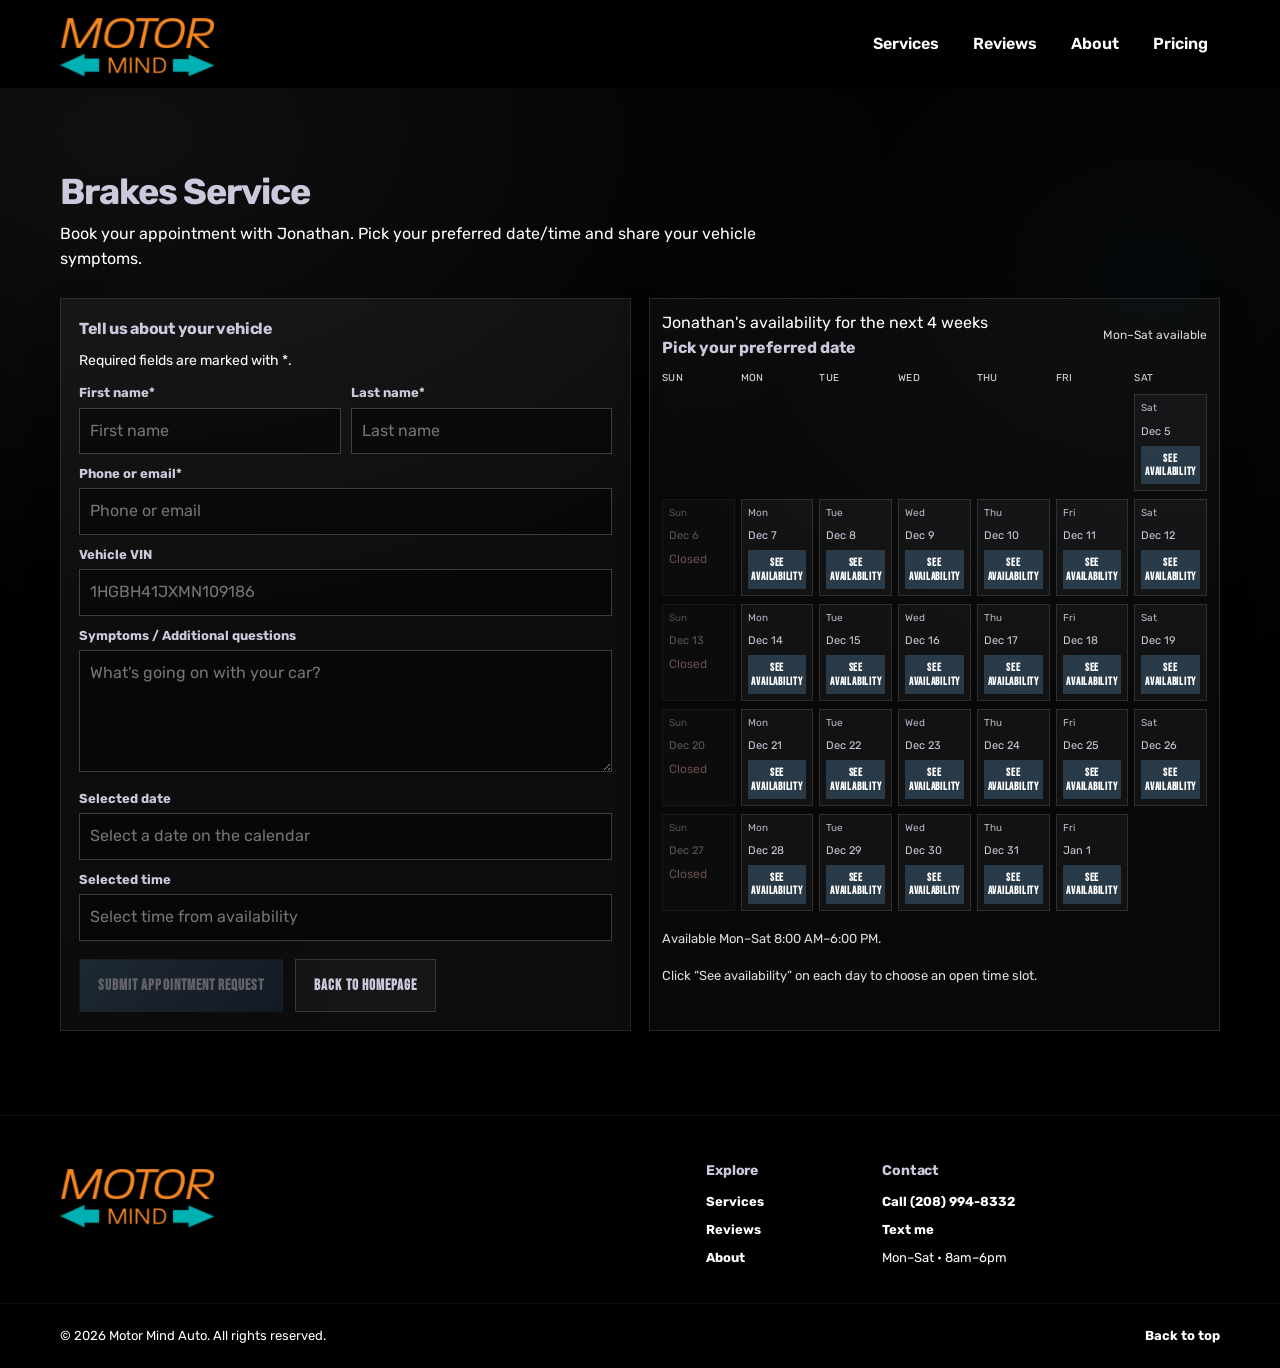
==== pages/brakes.html @ 4175d539 "Merge remote changes" ====
<!doctype html>
<html lang="en">
  <head>
    <meta charset="UTF-8" />
    <meta name="viewport" content="width=device-width, initial-scale=1" />
    <meta
      name="description"
      content="Book your brakes appointment with Jonathan from Motor Mind Auto."
    />
    <title>Brakes Service | Motor Mind Auto</title>

    <link rel="preconnect" href="https://fonts.googleapis.com" />
    <link rel="preconnect" href="https://fonts.gstatic.com" crossorigin />
    <link
      href="https://fonts.googleapis.com/css2?family=DM+Sans:wght@400;500;700&family=Rubik:wght@300;400;500;600;700;800&family=Bebas+Neue&display=swap"
      rel="stylesheet"
    />
    <link rel="stylesheet" href="../assets/css/styles.css" />
    <style>
      .booking-grid {
        display: grid;
        grid-template-columns: 1fr 1fr;
        gap: 18px;
      }
      .booking-grid .card {
        margin: 0;
      }
      .formGrid {
        display: grid;
        grid-template-columns: 1fr 1fr;
        gap: 10px;
      }
      .formGrid input,
      .formGrid textarea,
      .formGrid select {
        width: 100%;
        border-radius: 10px;
        border: 1px solid rgba(255,255,255,.22);
        background: rgba(0,0,0,.46);
        color: #fff;
        padding: 10px;
        font: inherit;
      }
      .formGrid label { font-weight: 700; font-size: 13px; margin-bottom: 4px; display: block; }
      .fullWidth { grid-column: 1 / -1; }
      .calendar { border: 1px solid rgba(255,255,255,.12); background: rgba(255,255,255,.03); border-radius: 12px; padding: 12px; }
      .calendarHeader { display: flex; justify-content: space-between; align-items: center; margin-bottom: 10px; }
      .weekGrid { display: grid; grid-template-columns: repeat(7, minmax(0,1fr)); gap: 6px; margin-bottom: 8px; }
      .day { border-radius: 8px; border: 1px solid rgba(255,255,255,.12); background: rgba(255,255,255,.04); min-height: 74px; padding: 6px; font-size: 12px; display: grid; gap: 4px; }
      .day { display: flex; flex-direction: column; gap: 6px; }
      .day button { display: flex; align-items: center; justify-content: center; width: 100%; box-sizing: border-box; border: none; border-radius: 6px; background: rgba(50,74,95,.7); color: #fff; font-weight: 700; cursor: pointer; padding: 6px 8px; font-size: 11px; white-space: normal; text-align: center; line-height: 1.2; }
      .day button:hover { background: rgba(50,74,95,.9); }
      .day button.is-selected { background: #2ee59d; color: #06241e; }
      .day.day-unavailable { opacity: .4; pointer-events: none; }
      .dayTitle { font-size: 10px; text-transform: uppercase; color: #ddd; letter-spacing: .03em; }
      .timesGrid { margin-top: 10px; display: grid; grid-template-columns: repeat(4, minmax(0,1fr)); gap: 6px; }
      .timeSlot { border: 1px solid rgba(255,255,255,.2); background: rgba(255,255,255,.08); color: #fff; border-radius: 8px; padding: 6px 8px; text-align: center; font-weight: 700; cursor: pointer; font-size: 11px; }
      .timeSlot.unavailable { opacity: .45; pointer-events: none; background: rgba(255,0,0,.12); border-color: rgba(255,0,0,.24); }
      .timeSlot.selected { border-color: #2ee59d; background: rgba(46,229,157,.2); color: #e5ffef; }
      .hidden { display: none; }
      .modalOverlay { position: fixed; inset: 0; background: rgba(0,0,0,.7); backdrop-filter: blur(6px); display: none; align-items: center; justify-content: center; z-index: 2000; padding: 12px; }
      .modal { background: #0b1221; border: 1px solid rgba(255,255,255,.2); border-radius: 14px; width: min(540px, 96vw); color: #fff; max-height: 92vh; overflow: auto; box-shadow: 0 16px 50px rgba(0,0,0,.55); }
      .modalHeader, .modalBody, .modalActions { padding: 16px; }
      .modalHeader { border-bottom: 1px solid rgba(255,255,255,.08); }
      .modalActions { display: flex; justify-content: flex-end; gap: 8px; border-top: 1px solid rgba(255,255,255,.08); }
      .modal h3 { margin: 0 0 8px; }
      .modal p { margin: 6px 0; color: #ddd; }
      .formError { color: #ffb5b5; font-size: 13px; margin: 0 0 10px; display: none; }
      .btn:disabled { opacity: .45; cursor: not-allowed; }
      @media (max-width: 980px) {
        .booking-grid { grid-template-columns: 1fr; }
        .timesGrid { grid-template-columns: repeat(2, minmax(0,1fr)); }
      }
    </style>
  </head>
  <body>
    <a class="skip-link" href="#main">Skip to content</a>

    <header class="header" data-header>
      <div class="container header__inner">
        <a class="brand" href="../index.html" aria-label="Motor Mind Auto Home">
          <img src="../assets/icons/MotorMindLogoWEB.png" alt="Motor Mind Auto logo">
        </a>

        <nav class="nav" aria-label="Primary">
          <button class="nav__toggle" type="button" data-menu-toggle aria-expanded="false" aria-controls="navMenu">
            <span class="nav__toggleBars" aria-hidden="true"></span>
            <span class="sr-only">Open menu</span>
          </button>

          <div class="nav__menu" id="navMenu" data-menu>
            <a class="nav__link" href="../index.html#services" data-nav-link>Services</a>
            <a class="nav__link" href="../index.html#reviews" data-nav-link>Reviews</a>
            <a class="nav__link" href="../index.html#about" data-nav-link>About</a>
            <a class="nav__link" href="../index.html#pricing" data-nav-link>Pricing</a>
          </div>
        </nav>
      </div>
    </header>

    <main id="main" class="section">
      <div class="container">
        <div class="sectionHead">
          <h1 class="sectionTitle">Brakes Service</h1>
          <p class="sectionSub">Book your appointment with Jonathan. Pick your preferred date/time and share your vehicle symptoms.</p>
        </div>

        <div class="booking-grid">
          <article class="card">
            <h2 class="card__title">Tell us about your vehicle</h2>
            <p class="card__text">Required fields are marked with <span class="required">*</span>.</p>
            <div id="error-message" class="formError"></div>
            <form id="bookingForm" novalidate>
              <div class="formGrid">
                <div>
                  <label for="firstName">First name<span class="required">*</span></label>
                  <input id="firstName" name="firstName" type="text" placeholder="First name" required />
                </div>

                <div>
                  <label for="lastName">Last name<span class="required">*</span></label>
                  <input id="lastName" name="lastName" type="text" placeholder="Last name" required />
                </div>

                <div class="fullWidth">
                  <label for="contact">Phone or email<span class="required">*</span></label>
                  <input id="contact" name="contact" type="text" placeholder="Phone or email" />
                </div>

                <div class="fullWidth">
                  <label for="vin">Vehicle VIN</label>
                  <input id="vin" name="vin" type="text" placeholder="1HGBH41JXMN109186" />
                </div>

                <div class="fullWidth">
                  <label for="symptoms">Symptoms / Additional questions</label>
                  <textarea id="symptoms" name="symptoms" rows="4" placeholder="What's going on with your car?" ></textarea>
                </div>

                <div class="fullWidth">
                  <label for="selectedDate">Selected date</label>
                  <input id="selectedDate" name="selectedDate" type="text" readonly placeholder="Select a date on the calendar" />
                </div>
                <div class="fullWidth">
                  <label for="selectedTimeDisplay">Selected time</label>
                  <input id="selectedTimeDisplay" name="selectedTimeDisplay" type="text" readonly placeholder="Select time from availability" />
                  <input id="selectedTime" name="selectedTime" type="hidden" />
                </div>
              </div>

              <div class="sectionCta">
                <button id="submitButton" type="submit" class="btn btn--accent btn--lg" disabled>Submit appointment request</button>
                <a class="btn btn--ghost btn--lg" href="../index.html">Back to homepage</a>
              </div>
            </form>

            <div id="confirmModal" class="modalOverlay" aria-hidden="true" role="dialog" aria-labelledby="confirmTitle">
              <div class="modal">
                <div class="modalHeader">
                  <h3 id="confirmTitle">Confirm your appointment</h3>
                </div>
                <div class="modalBody">
                  <p id="confirmSummary">Please review your appointment details.</p>
                  <p><strong>Name:</strong> <span id="confirmName"></span></p>
                  <p><strong>Contact:</strong> <span id="confirmContact"></span></p>
                  <p><strong>Vehicle VIN:</strong> <span id="confirmVin"></span></p>
                  <p><strong>Symptoms:</strong> <span id="confirmSymptoms"></span></p>
                  <p><strong>Appointment:</strong> <span id="confirmDateTime"></span></p>
                </div>
                <div class="modalActions">
                  <button id="cancelSubmit" type="button" class="btn btn--ghost btn--md">Cancel</button>
                  <button id="confirmSubmit" type="button" class="btn btn--accent btn--md">Confirm and submit</button>
                </div>
              </div>
            </div>
          </article>

          <aside class="card calendar" aria-label="4-week availability calendar">
            <div class="calendarHeader">
              <div>
                <p class="sectionSub" style="margin:0;">Jonathan's availability for the next 4 weeks</p>
                <strong style="font-size: 16px;">Pick your preferred date</strong>
              </div>
              <span style="font-size: 12px; color:#ddd">Mon–Sat available</span>
            </div>
            <div id="calendarGrid"></div>
            <div id="availabilityPanel" class="hidden">
              <p style="margin-top:10px; margin-bottom:6px; font-size:13px; color:#ddd;">Choose a time slot (15-minute intervals) for your selected day:</p>
              <div id="timesGrid" class="timesGrid"></div>
            </div>
            <p style="font-size: 13px; color:#ddd; margin-top: 10px;">Available Mon–Sat 8:00 AM–6:00 PM.</p>
            <p style="font-size: 13px; color:#ddd; margin-top: 4px;">Click “See availability” on each day to choose an open time slot.</p>
          </aside>
        </div>
      </div>
    </main>

    <footer class="footer" aria-label="Footer">
      <div class="container footer__inner">
        <div class="footer__brand">
          <div class="brand brand--footer" aria-label="Motor Mind Auto">
            <a class="brand" href="../index.html" aria-label="Motor Mind Auto Home">
              <img src="../assets/icons/MotorMindLogoWEB.png" alt="Motor Mind Auto logo">
            </a>
          </div>
        </div>

        <div class="footer__cols">
          <div class="footer__col">
            <h3 class="footer__title">Explore</h3>
            <a class="footer__link" href="../index.html#services">Services</a>
            <a class="footer__link" href="../index.html#reviews">Reviews</a>
            <a class="footer__link" href="../index.html#about">About</a>
          </div>
          <div class="footer__col">
            <h3 class="footer__title">Contact</h3>
            <a class="footer__link" href="tel:+120899483324">Call (208) 994-8332</a>
            <a class="footer__link" href="sms:+120899483324">Text me</a>
            <span class="footer__muted">Mon–Sat • 8am–6pm</span>
          </div>
        </div>
      </div>
      <div class="footer__bottom">
        <div class="container footer__bottomInner">
          <span>© <span data-year></span> Motor Mind Auto. All rights reserved.</span>
          <a class="footer__link" href="#top">Back to top</a>
        </div>
      </div>
    </footer>

    <script src="../assets/js/main.js" defer></script>
    <script>
      const calendarGrid = document.getElementById('calendarGrid');
      const selectedDateInput = document.getElementById('selectedDate');
      const selectedTimeInput = document.getElementById('selectedTime');
      const selectedTimeDisplay = document.getElementById('selectedTimeDisplay');
      const bookingForm = document.getElementById('bookingForm');
      const errorMessage = document.getElementById('error-message');
      const availabilityPanel = document.getElementById('availabilityPanel');
      const timesGrid = document.getElementById('timesGrid');
      const submitButton = document.getElementById('submitButton');
      const confirmModal = document.getElementById('confirmModal');
      const cancelSubmit = document.getElementById('cancelSubmit');
      const confirmSubmit = document.getElementById('confirmSubmit');
      const confirmName = document.getElementById('confirmName');
      const confirmContact = document.getElementById('confirmContact');
      const confirmVin = document.getElementById('confirmVin');
      const confirmSymptoms = document.getElementById('confirmSymptoms');
      const confirmDateTime = document.getElementById('confirmDateTime');

      const requiredFields = ['firstName', 'lastName', 'contact'];

      function getNext4Weeks() {
        const weeks = [];
        const today = new Date();
        const start = new Date(today.getFullYear(), today.getMonth(), today.getDate());
        for (let i = 0; i < 28; i++) {
          const d = new Date(start);
          d.setDate(start.getDate() + i);
          weeks.push(d);
        }
        return weeks;
      }

      function formatShortDate(date) {
        return date.toLocaleDateString(undefined, { weekday: 'short', month: 'short', day: 'numeric' });
      }

      function formatIso(date) {
        return date.toISOString().slice(0, 10);
      }

      function formatTimeToAmPm(slot) {
        const [h, m] = slot.split(':').map(Number);
        const suffix = h >= 12 ? 'PM' : 'AM';
        const hour = h % 12 === 0 ? 12 : h % 12;
        return `${hour}:${String(m).padStart(2, '0')} ${suffix}`;
      }

      function getTimeSlots() {
        const slots = [];
        const start = 8 * 60;
        const end = 18 * 60;
        for (let m = start; m < end; m += 15) {
          const h = Math.floor(m / 60);
          const min = m % 60;
          slots.push(`${String(h).padStart(2, '0')}:${String(min).padStart(2, '0')}`);
        }
        return slots;
      }

      function randomBlockedForDate(dateIso) {
        const seed = [...dateIso].reduce((acc, ch) => acc + ch.charCodeAt(0), 0);
        const rng = () => {
          const x = Math.sin(seed + Math.random() * 10000) * 10000;
          return x - Math.floor(x);
        };

        const times = getTimeSlots();
        const blocked = new Set();
        for (let t = 0; t < 4; t++) {
          if (Math.random() > 0.38) {
            blocked.add(times[Math.floor(Math.random() * times.length)]);
          }
        }
        if (dateIso.endsWith('01') || dateIso.endsWith('07')) {
          blocked.add('09:30');
          blocked.add('13:15');
        }
        return blocked;
      }

      const blockedMap = new Map();
      function getBlockedTimes(dateIso) {
        if (!blockedMap.has(dateIso)) {
          blockedMap.set(dateIso, randomBlockedForDate(dateIso));
        }
        return blockedMap.get(dateIso);
      }

      let selectedDateIso = '';

      function updateFormState() {
        const valid = requiredFields.every((id) => document.getElementById(id).value.trim()) && selectedDateIso && selectedTimeInput.value;
        submitButton.disabled = !valid;
      }

      function renderTimesForDate(dateIso) {
        timesGrid.innerHTML = '';
        const slots = getTimeSlots();
        const blocked = getBlockedTimes(dateIso);
        slots.forEach((slot) => {
          const b = document.createElement('button');
          b.type = 'button';
          b.className = 'timeSlot';
          b.textContent = slot;
          const display = formatTimeToAmPm(slot);
          if (blocked.has(slot)) {
            b.classList.add('unavailable');
            b.textContent = `${display} × Booked`;
          } else {
            b.textContent = display;
            b.addEventListener('click', () => {
              selectedTimeInput.value = slot;
              selectedTimeDisplay.value = display;
              document.querySelectorAll('.timeSlot.selected').forEach((x) => x.classList.remove('selected'));
              b.classList.add('selected');
              updateFormState();
            });
          }
          timesGrid.appendChild(b);
        });
      }

      function renderCalendar() {
        const days = getNext4Weeks();
        const dayNames = ['Sun', 'Mon', 'Tue', 'Wed', 'Thu', 'Fri', 'Sat'];
        const headerRow = document.createElement('div');
        headerRow.className = 'weekGrid';
        dayNames.forEach((name) => {
          const label = document.createElement('div');
          label.className = 'dayTitle';
          label.textContent = name;
          headerRow.appendChild(label);
        });
        calendarGrid.appendChild(headerRow);

        let week = document.createElement('div');
        week.className = 'weekGrid';
        const startGap = days[0].getDay();
        for (let i = 0; i < startGap; i++) {
          week.appendChild(document.createElement('div'));
        }

        days.forEach((date, index) => {
          const dayEl = document.createElement('div');
          dayEl.className = 'day';
          const monthName = date.toLocaleDateString(undefined, { month: 'short' });
          const dayNum = date.getDate();

          const dayOfWeek = document.createElement('div');
          dayOfWeek.style.fontSize = '10px';
          dayOfWeek.style.opacity = '0.9';
          dayOfWeek.textContent = date.toLocaleDateString(undefined, { weekday: 'short' });

          const dateLabel = document.createElement('div');
          dateLabel.style.fontSize = '11px';
          dateLabel.textContent = `${monthName} ${dayNum}`;

          dayEl.appendChild(dayOfWeek);
          dayEl.appendChild(dateLabel);

          if (date.getDay() === 0) {
            const unavailable = document.createElement('div');
            unavailable.style.color = '#ffb5b5';
            unavailable.textContent = 'Closed';
            dayEl.classList.add('day-unavailable');
            dayEl.appendChild(unavailable);
          } else {
            const btn = document.createElement('button');
            btn.type = 'button';
            btn.textContent = 'See availability';
            btn.setAttribute('data-date', formatIso(date));
            btn.addEventListener('click', () => {
              selectedDateIso = formatIso(date);
              selectedDateInput.value = formatShortDate(date);
              selectedTimeInput.value = '';
              selectedTimeDisplay.value = '';
              document.querySelectorAll('.day button.is-selected').forEach((b) => b.classList.remove('is-selected'));
              btn.classList.add('is-selected');
              renderTimesForDate(selectedDateIso);
              availabilityPanel.classList.remove('hidden');
              updateFormState();
            });
            dayEl.appendChild(btn);
          }

          week.appendChild(dayEl);
          if (date.getDay() === 6) {
            calendarGrid.appendChild(week);
            week = document.createElement('div');
            week.className = 'weekGrid';
          }
        });

        if (week.children.length) {
          calendarGrid.appendChild(week);
        }
      }

      function showError(message) {
        errorMessage.textContent = message;
        errorMessage.style.display = 'block';
      }

      function hideError() {
        errorMessage.style.display = 'none';
      }

      function openConfirmModal() {
        confirmName.textContent = `${document.getElementById('firstName').value.trim()} ${document.getElementById('lastName').value.trim()}`;
        confirmContact.textContent = document.getElementById('contact').value.trim();
        confirmVin.textContent = document.getElementById('vin').value.trim() || 'N/A';
        confirmSymptoms.textContent = document.getElementById('symptoms').value.trim() || 'N/A';
        confirmDateTime.textContent = `${selectedDateInput.value} @ ${selectedTimeDisplay.value}`;
        confirmModal.style.display = 'flex';
        confirmModal.setAttribute('aria-hidden', 'false');
      }

      function closeConfirmModal() {
        confirmModal.style.display = 'none';
        confirmModal.setAttribute('aria-hidden', 'true');
      }

      renderCalendar();
      updateFormState();

      [...requiredFields, 'vin', 'symptoms'].forEach((id) => {
        const el = document.getElementById(id);
        if (!el) return;
        el.addEventListener('input', () => {
          hideError();
          updateFormState();
        });
      });

      bookingForm.addEventListener('submit', (event) => {
        event.preventDefault();
        const firstName = document.getElementById('firstName').value.trim();
        const lastName = document.getElementById('lastName').value.trim();
        const contact = document.getElementById('contact').value.trim();
        const selectedTime = selectedTimeInput.value.trim();

        if (!firstName || !lastName) {
          showError('First and last name are required.');
          return;
        }
        if (!contact) {
          showError('Please provide at least a phone or email.');
          return;
        }
        if (!selectedDateIso) {
          showError('Please select a date from calendar.');
          return;
        }
        if (!selectedTime) {
          showError('Please select an available time slot.');
          return;
        }

        hideError();
        openConfirmModal();
      });

      cancelSubmit.addEventListener('click', closeConfirmModal);
      confirmSubmit.addEventListener('click', () => {
        closeConfirmModal();
        window.location.href = 'info.html';
      });
    </script>
  </body>
</html>
---- assets/css/styles.css ----
/* File: Motor Mind Auto/assets/css/styles.css */

:root {
  --bg: #000000;
  --surface: #0C1821;
  --surface-2: #1B2A41;
  --card: rgba(50, 74, 95, 0.18);
  --card-2: rgba(204, 201, 220, 0.12);
  --border: rgba(204, 201, 220, 0.22);

  --text: #CCC9DC;
  --muted: rgb(255, 255, 255);
  --faint: rgb(255, 255, 255);

  --accent: #324A5F;
  --accent-2: #1B2A41;

  --shadow: 0 16px 50px rgba(0, 0, 0, 0.45);
  --shadow-2: 0 10px 30px rgba(0, 0, 0, 0.35);

  --radius: 0;
  --radius-lg: 0;
  --radius-xl: 0;

  --max: 1160px;
  --gutter: 18px;

  --header-h: 88px;
}

*,
*::before,
*::after {
  box-sizing: border-box;
  border-radius: 0 !important;
}

html {
  scroll-behavior: smooth;
}

body {
  margin: 0;
  font-family: Rubik, Inter, system-ui, -apple-system, Segoe UI, Roboto, Arial, sans-serif;
  background: radial-gradient(1400px 900px at 10% 10%, rgba(204, 201, 220, 0.08), transparent 55%),
    radial-gradient(1000px 800px at 90% 20%, rgba(50, 74, 95, 0.1), transparent 55%),
    var(--bg);
  color: var(--text);
  line-height: 1.55;
}

.btn,
button,
input,
textarea,
select {
  font-family: "DM Sans", Inter, system-ui, -apple-system, Segoe UI, Roboto, Arial, sans-serif;
}

img {
  max-width: 100%;
  display: block;
}

.btn,
button,
input[type="button"],
input[type="submit"],
input[type="reset"],
.iconBtn {
  font-family: "Bebas Neue", "DM Sans", Inter, system-ui, -apple-system, Segoe UI, Roboto, Arial, sans-serif;
  font-size: 14px;
  letter-spacing: 0.07em;
  text-transform: uppercase;
}

a {
  color: inherit;
  text-decoration: none;
}

strong {
  font-weight: 700;
}

.container {
  width: min(var(--max), calc(100% - (var(--gutter) * 2)));
  margin: 0 auto;
}

.sr-only {
  position: absolute;
  width: 1px;
  height: 1px;
  padding: 0;
  margin: -1px;
  overflow: hidden;
  clip: rect(0, 0, 0, 0);
  white-space: nowrap;
  border: 0;
}

.skip-link {
  position: absolute;
  left: 12px;
  top: 10px;
  z-index: 9999;
  background: #ffffff;
  color: #000;
  padding: 10px 12px;
  border-radius: 10px;
  transform: translateY(-140%);
  transition: transform 150ms ease;
}

.skip-link:focus {
  transform: translateY(0);
}

/* Topbar */
.topbar {
  background: rgb(0, 0, 0);
  border-bottom: 1px solid rgba(255, 255, 255, 0.08);
  backdrop-filter: blur(12px);
}

.topbar__inner {
  display: flex;
  align-items: center;
  justify-content: space-between;
  gap: 12px;
  padding: 10px 0;
}

.topbar__left {
  display: flex;
  align-items: center;
  gap: 14px;
  flex-wrap: wrap;
}

.topbar__right {
  display: flex;
  align-items: center;
  gap: 10px;
}

.topbar__item {
  display: inline-flex;
  align-items: center;
  gap: 8px;
  color: var(--muted);
  font-size: 13px;
}

.topbar__link {
  display: inline-flex;
  align-items: center;
  gap: 8px;
  color: var(--text);
  font-weight: 600;
  font-size: 14px;
}

.icon {
  opacity: 0.9;
}

.topbar__item--hide-sm {
  display: inline-flex;
}

/* Header */
.header {
  position: sticky;
  top: 0;
  z-index: 50;
  background: rgb(0, 0, 0);
}

.header__inner {
  min-height: var(--header-h);
  height: var(--header-h);
  display: flex;
  align-items: center;
  justify-content: space-between;
  gap: 14px;
}

.brand {
  display: inline-flex;
  align-items: center;
  gap: 10px;
  max-height: 100%;
}

.brand img,
.brand__mark {
  max-height: calc(var(--header-h) - 18px);
  width: auto;
  display: block;
}

.brand img {
  max-width: 170px;
  object-fit: contain;
}

.brand__mark {
  border-radius: 10px;
  background: linear-gradient(135deg, #324A5F, #1B2A41);
  color: #CCC9DC;
  font-weight: 900;
  letter-spacing: 0.5px;
  box-shadow: var(--shadow-2);
}

.brand__text {
  display: grid;
  gap: 1px;
  line-height: 1;
}

.brand__name {
  font-weight: 800;
  letter-spacing: 0.2px;
}

.brand__tag {
  font-size: 12px;
  color: var(--muted);
  margin-top: -2px;
}

.brand--footer .brand__mark {
  width: 40px;
  height: 40px;
  border-radius: 14px;
}

.nav {
  display: flex;
  align-items: center;
  gap: 10px;
}

.nav__toggle {
  display: none;
  border: 1px solid rgba(255, 255, 255, 0.18);
  background: rgba(255, 255, 255, 0.06);
  width: 44px;
  height: 44px;
  border-radius: 14px;
  cursor: pointer;
}

.nav__toggleBars {
  display: block;
  width: 18px;
  height: 2px;
  margin: 0 auto;
  background: rgba(255, 255, 255, 0.88);
  position: relative;
}

.nav__toggleBars::before,
.nav__toggleBars::after {
  content: "";
  position: absolute;
  left: 0;
  width: 18px;
  height: 2px;
  background: rgba(255, 255, 255, 0.88);
}

.nav__toggleBars::before {
  top: -6px;
}

.nav__toggleBars::after {
  top: 6px;
}

.nav__menu {
  display: flex;
  align-items: center;
  gap: 10px;
}

.nav__link {
  color: var(--muted);
  font-weight: 600;
  font-size: 16px;
  padding: 10px 12px;
  border-radius: 12px;
  transition: background 150ms ease, color 150ms ease;
}

.nav__link:hover,
.nav__link:focus-visible {
  background: rgba(255, 255, 255, 0.06);
  color: var(--text);
}


.nav__cta {
  margin-left: 6px;
}

/* Buttons */
.btn {
  display: inline-flex;
  align-items: center;
  justify-content: center;
  gap: 10px;
  border-radius: 14px;
  padding: 11px 14px;
  border: 1px solid transparent;
  font-weight: 800;
  font-size: 14px;
  cursor: pointer;
  transition: transform 120ms ease, box-shadow 120ms ease, background 120ms ease, border-color 120ms ease;
  user-select: none;
}

.btn:active {
  transform: translateY(1px);
}

.btn--sm {
  padding: 9px 12px;
  border-radius: 12px;
  font-size: 13px;
}

.btn--lg {
  padding: 14px 18px;
  border-radius: 16px;
  font-size: 15px;
}

.btn--primary {
  background: rgba(255, 255, 255, 0.10);
  border-color: rgba(255, 255, 255, 0.18);
  color: var(--text);
}

.btn--primary:hover {
  background: rgba(255, 255, 255, 0.14);
  box-shadow: var(--shadow-2);
}

.btn--accent {
  background: linear-gradient(135deg, #324A5F, #1B2A41);
  color: #CCC9DC;
  border-color: rgba(0, 0, 0, 0.15);
  box-shadow: 0 18px 45px rgba(0, 0, 0, 0.22);
}

.btn--accent:hover {
  box-shadow: 0 22px 60px rgba(255, 120, 20, 0.24);
  transform: translateY(-1px);
}

.btn--ghost {
  background: rgba(255, 255, 255, 0.04);
  border-color: rgba(255, 255, 255, 0.14);
  color: var(--text);
}

.btn--ghost:hover {
  background: rgba(255, 255, 255, 0.08);
}

.btn--outline {
  background: transparent;
  border-color: rgba(255, 255, 255, 0.18);
  color: var(--text);
}

.btn--outline:hover {
  background: rgba(255, 255, 255, 0.08);
}

.btn--dark {
  background: rgba(0, 0, 0, 0.60);
  border-color: rgba(255, 255, 255, 0.18);
  color: var(--text);
}

.btn--dark:hover {
  background: rgba(0, 0, 0, 0.72);
}

.btn--light {
  background: rgba(255, 255, 255, 0.92);
  border-color: rgba(255, 255, 255, 0.65);
  color: #101010;
}

.btn--light:hover {
  background: #ffffff;
}

/* Pills / chips */
.pill {
  display: inline-flex;
  align-items: center;
  gap: 10px;
  padding: 7px 10px;
  border-radius: 999px;
  font-weight: 700;
  font-size: 12px;
  border: 1px solid transparent;
}

.pill--dark {
  background: rgba(255, 255, 255, 0.06);
  border-color: rgba(255, 255, 255, 0.14);
  color: var(--text);
}

.pill--light {
  background: rgba(255, 255, 255, 0.10);
  border-color: rgba(255, 255, 255, 0.18);
  color: var(--text);
}

.pill--soft {
  background: rgba(204, 201, 220, 0.10);
  border-color: rgba(204, 201, 220, 0.25);
  color: var(--text);
}

.dot {
  width: 8px;
  height: 8px;
  border-radius: 999px;
}

.dot--green {
  background: #2ee59d;
  box-shadow: 0 0 0 4px rgba(46, 229, 157, 0.16);
}

.chip {
  display: inline-flex;
  padding: 8px 10px;
  background: rgba(255, 255, 255, 0.06);
  border: 1px solid rgba(255, 255, 255, 0.12);
  border-radius: 999px;
  font-size: 12px;
  font-weight: 700;
  color: var(--text);
}

/* Sections */
.section {
  padding: 84px 0;
}

.section--tight {
  padding: 46px 0;
}

.section--alt {
  background: radial-gradient(900px 600px at 20% 0%, rgba(50, 74, 95, 0.1), transparent 55%),
    rgba(255, 255, 255, 0.02);
  border-top: 1px solid rgba(255, 255, 255, 0.06);
  border-bottom: 1px solid rgba(255, 255, 255, 0.06);
}

.sectionHead {
  display: grid;
  gap: 10px;
  margin-bottom: 26px;
}

.sectionHead--split {
  display: flex;
  align-items: flex-end;
  justify-content: space-between;
  gap: 18px;
}

.sectionTitle {
  margin: 0;
  font-size: clamp(26px, 3vw, 36px);
  letter-spacing: -0.03em;
  line-height: 1.12;
}

.sectionSub {
  margin: 0;
  color: var(--muted);
  max-width: 72ch;
}

/* Hero */
.hero {
  position: relative;
  min-height: calc(90vh - 44px);
  display: grid;
  align-items: center;
  overflow: clip;
  padding: 30px 0 40px;
}

.hero__bg {
  position: absolute;
  inset: 0;
  background-image: linear-gradient(
      90deg,
      rgba(11, 15, 20, 0.92) 0%,
      rgba(11, 15, 20, 0.70) 45%,
      rgba(11, 15, 20, 0.45) 70%,
      rgba(11, 15, 20, 0.68) 100%
    ),
    url("../images/Mechanic%201.jpeg");
  background-size: cover;
  background-position: center;
  transform: scale(1.03);
  filter: saturate(1.05) contrast(1.02);
}

.hero__fade {
  position: absolute;
  inset: auto 0 0 0;
  height: 120px;
  background: linear-gradient(to bottom, transparent, var(--bg));
}

.hero__inner {
  position: relative;
  display: grid;
  grid-template-columns: 1.2fr 0.8fr;
  gap: 22px;
  align-items: start;
}

.hero__content {
  padding: 8px 0;
}

.heroCard {
  margin: 0;
  width: 100%;
  border-radius: 0 !important;
}

.hero__kicker {
  display: flex;
  flex-wrap: wrap;
  gap: 10px;
  margin-bottom: 14px;
}

.hero__title {
  margin: 0 0 12px;
  font-size: clamp(34px, 4.2vw, 56px);
  letter-spacing: -0.04em;
  line-height: 1.02;
  max-width: 740px;
}

.hero__titleAccent {
  background: linear-gradient(135deg, #CCC9DC, #324A5F);
  -webkit-background-clip: text;
  background-clip: text;
  color: transparent;
}

.hero__sub {
  margin: 0 0 18px;
  color: var(--muted);
  font-size: 16px;
  max-width: 70ch;
}


.hero__actions {
  display: flex;
  flex-wrap: wrap;
  gap: 12px;
  margin-bottom: 18px;
}

.hero__trust {
  display: grid;
  gap: 10px;
  max-width: 720px;
}

.trustItem {
  display: inline-flex;
  gap: 10px;
  align-items: center;
  color: var(--muted);
  font-size: 14px;
}

.trustIcon {
  width: 26px;
  height: 26px;
  display: grid;
  place-items: center;
  border-radius: 10px;
  background: rgba(255, 255, 255, 0.06);
  border: 1px solid rgba(255, 255, 255, 0.12);
}

.heroCard {
  background: rgba(255, 255, 255, 0.06);
  border: 1px solid rgba(255, 255, 255, 0.14);
  border-radius: var(--radius-xl);
  box-shadow: var(--shadow);
  padding: 20px;
  backdrop-filter: blur(14px);
}

.heroCard__title {
  margin: 0 0 6px;
  font-size: 18px;
  letter-spacing: -0.02em;
}

.heroCard__text {
  margin: 0 0 14px;
  color: var(--muted);
}

.heroCard__actions {
  display: flex;
  gap: 10px;
  flex-wrap: wrap;
  margin-bottom: 12px;
}

.heroCard__divider {
  height: 1px;
  background: rgba(255, 255, 255, 0.12);
  margin: 14px 0;
}

.heroCard__list {
  list-style: none;
  padding: 0;
  margin: 0;
  display: grid;
  gap: 10px;
}

.heroCard__list li {
  display: flex;
  flex-wrap: wrap;
  gap: 8px;
}

.heroCard__fineprint {
  margin: 12px 0 0;
  color: var(--faint);
  font-size: 12px;
}

/* Highlights */
.highlights {
  display: grid;
  grid-template-columns: repeat(auto-fit, minmax(220px, 1fr));
  gap: 14px;
}

.highlight {
  display: flex;
  gap: 12px;
  align-items: flex-start;
  padding: 16px;
  border-radius: var(--radius);
  background: rgba(255, 255, 255, 0.04);
  border: 1px solid rgba(255, 255, 255, 0.10);
}

.highlight__icon {
  width: 44px;
  height: 44px;
  display: grid;
  place-items: center;
  border-radius: 16px;
  background: rgba(50, 74, 95, 0.2);
  border: 1px solid rgba(204, 201, 220, 0.32);
  font-size: 18px;
}

.highlight__title {
  margin: 0 0 4px;
  font-size: 15px;
  letter-spacing: -0.01em;
}

.highlight__text {
  margin: 0;
  color: var(--muted);
  font-size: 13px;
}

/* Cards */
.cards {
  display: grid;
  grid-template-columns: repeat(auto-fit, minmax(240px, 1fr));
  gap: 14px;
  align-items: start;
}

.card {
  display: flex;
  flex-direction: column;
  min-height: 0;
  padding: 18px;
  border-radius: var(--radius-lg);
  background: rgba(255, 255, 255, 0.05);
  border: 1px solid rgba(255, 255, 255, 0.10);
  box-shadow: 0 10px 30px rgba(0, 0, 0, 0.22);
  transition: transform 140ms ease, background 140ms ease, border-color 140ms ease;
}

.card:hover {
  transform: translateY(-3px);
  background: rgba(255, 255, 255, 0.07);
  border-color: rgba(255, 255, 255, 0.14);
}

.card > a.btn {
  margin-top: auto;
  align-self: flex-end;
  display: inline-flex;
}

.card__cta {
  display: flex;
  justify-content: flex-end;
  margin-top: 12px;
}

.card__actions {
  display: flex;
  justify-content: flex-end;
  margin-top: 12px;
}

.card__title {
  margin: 0 0 8px;
  font-size: 16px;
  letter-spacing: -0.02em;
}

.card__text {
  margin: 0 0 12px;
  color: var(--muted);
  font-size: 14px;
}

.card__bullets {
  margin: 0;
  padding-left: 18px;
  color: var(--faint);
  font-size: 13px;
  display: grid;
  gap: 6px;
}

.sectionCta {
  display: flex;
  gap: 12px;
  flex-wrap: wrap;
  margin-top: 18px;
}

/* Steps */
.steps {
  display: grid;
  grid-template-columns: repeat(4, 1fr);
  gap: 14px;
}

.step {
  padding: 18px;
  border-radius: var(--radius-lg);
  background: rgba(255, 255, 255, 0.05);
  border: 1px solid rgba(255, 255, 255, 0.10);
}

.step__num {
  width: 38px;
  height: 38px;
  border-radius: 10px;
  display: grid;
  place-items: center;
  font-weight: 900;
  color: #101010;
  background: linear-gradient(135deg, #324A5F, #1B2A41);
  margin-bottom: 10px;
}

.step__title {
  margin: 0 0 6px;
  font-size: 15px;
  letter-spacing: -0.02em;
}

.step__text {
  margin: 0;
  color: var(--muted);
  font-size: 13px;
}

.banner {
  margin-top: 18px;
  padding: 18px;
  border-radius: var(--radius-xl);
  background: linear-gradient(135deg, rgba(50, 74, 95, 0.14), rgba(27, 42, 65, 0.1));
  border: 1px solid rgba(204, 201, 220, 0.2);
  display: flex;
  align-items: center;
  justify-content: space-between;
  gap: 14px;
}

.banner__title {
  margin: 0 0 6px;
  letter-spacing: -0.02em;
}

.banner__text {
  margin: 0;
  color: var(--muted);
}

/* Carousel */
.carouselControls {
  display: inline-flex;
  gap: 8px;
}

.iconBtn {
  width: 44px;
  height: 44px;
  border-radius: 14px;
  border: 1px solid rgba(255, 255, 255, 0.16);
  background: rgba(255, 255, 255, 0.06);
  color: var(--text);
  cursor: pointer;
  font-size: 22px;
  line-height: 1;
  transition: background 120ms ease, transform 120ms ease;
}

.iconBtn:hover {
  background: rgba(255, 255, 255, 0.10);
  transform: translateY(-1px);
}

.carousel {
  overflow: hidden;
  border-radius: var(--radius-xl);
  border: 1px solid rgba(255, 255, 255, 0.10);
  background: rgba(255, 255, 255, 0.04);
}

.carousel__track {
  display: flex;
  transition: transform 360ms ease;
}

.quote {
  min-width: 100%;
  padding: 22px;
}

.quote__stars {
  color: rgba(204, 201, 220, 0.92);
  letter-spacing: 2px;
  margin-bottom: 10px;
}

.quote__text {
  margin: 0 0 12px;
  font-size: 16px;
  color: rgba(255, 255, 255, 0.90);
}

.quote__meta {
  margin: 0;
  color: var(--muted);
  font-size: 13px;
}

.badgeRow {
  margin-top: 14px;
  display: flex;
  flex-wrap: wrap;
  gap: 10px;
}

/* About */
.about {
  display: grid;
  grid-template-columns: 0.9fr 1.1fr;
  gap: 18px;
  align-items: center;
}

.about__media {
  border-radius: var(--radius-xl);
  overflow: hidden;
  border: 1px solid rgba(255, 255, 255, 0.12);
  box-shadow: var(--shadow-2);
}

.about__img {
  width: 100%;
  height: 520px;
  object-fit: cover;
  object-position: center;
  filter: contrast(1.02) saturate(1.02);
}

.about__points {
  display: grid;
  gap: 12px;
  margin: 18px 0 0;
}

.point {
  display: flex;
  gap: 12px;
  padding: 14px;
  border-radius: var(--radius-lg);
  background: rgba(255, 255, 255, 0.04);
  border: 1px solid rgba(255, 255, 255, 0.10);
}

.point__icon {
  width: 42px;
  height: 42px;
  border-radius: 10px;
  display: grid;
  place-items: center;
  background: rgba(50, 74, 95, 0.14);
  border: 1px solid rgba(204, 201, 220, 0.28);
}

.point__title {
  margin: 0 0 4px;
  font-size: 15px;
  letter-spacing: -0.01em;
}

.point__text {
  margin: 0;
  color: var(--muted);
  font-size: 13px;
}

.about__actions {
  display: flex;
  gap: 12px;
  flex-wrap: wrap;
  margin-top: 16px;
}

/* Pricing */
.pricingGrid {
  display: grid;
  grid-template-columns: repeat(auto-fit, minmax(220px, 1fr));
  gap: 14px;
}

.pricingCard {
  position: relative;
  padding: 18px;
  border-radius: var(--radius-xl);
  background: rgba(255, 255, 255, 0.05);
  border: 1px solid rgba(255, 255, 255, 0.10);
  box-shadow: 0 10px 30px rgba(0, 0, 0, 0.22);
  display: flex;
  flex-direction: column;
  gap: 10px;
  min-height: 320px;
}

.pricingCard .btn {
  width: 100%;
  justify-content: center;
  font-size: 13px;
  padding: 13px 16px;
  border-radius: 10px;
  font-family: "Bebas Neue", "DM Sans", Inter, system-ui, -apple-system, Segoe UI, Roboto, Arial, sans-serif;
  letter-spacing: 0.04em;
  text-transform: uppercase;
  margin-top: auto;
}

.pricingCard--featured {
  background: linear-gradient(135deg, rgba(50, 74, 95, 0.14), rgba(27, 42, 65, 0.1));
  border-color: rgba(204, 201, 220, 0.2);
}

.ribbon {
  position: absolute;
  top: 14px;
  right: 14px;
  padding: 7px 10px;
  border-radius: 999px;
  background: rgba(204, 201, 220, 0.15);
  border: 1px solid rgba(204, 201, 220, 0.28);
  font-weight: 900;
  font-size: 12px;
}

.pricingCard__title {
  margin: 0;
  font-size: 16px;
  letter-spacing: -0.02em;
}

.pricingCard__text {
  margin: 0;
  color: var(--muted);
}

.pricingCard__list {
  margin: 0;
  padding-left: 18px;
  color: var(--faint);
  font-size: 13px;
  display: grid;
  gap: 6px;
}

/* CTA section */
.section--cta {
  padding: 64px 0;
  background: radial-gradient(900px 700px at 20% 40%, rgba(50, 74, 95, 0.18), transparent 60%),
    radial-gradient(900px 700px at 80% 60%, rgba(27, 42, 65, 0.16), transparent 60%),
    rgba(255, 255, 255, 0.02);
  border-top: 1px solid rgba(255, 255, 255, 0.06);
}

.cta {
  display: grid;
  grid-template-columns: 1.2fr 0.8fr;
  gap: 14px;
  align-items: start;
}

.cta__content {
  padding: 22px;
  border-radius: var(--radius-xl);
  background: rgba(0, 0, 0, 0.28);
  border: 1px solid rgba(255, 255, 255, 0.12);
  box-shadow: var(--shadow-2);
}

.cta__title {
  margin: 0 0 8px;
  font-size: 28px;
  letter-spacing: -0.03em;
}

.cta__text {
  margin: 0 0 14px;
  color: var(--muted);
  max-width: 70ch;
}

.cta__actions {
  display: flex;
  gap: 12px;
  flex-wrap: wrap;
}

.cta__panel {
  padding: 18px;
  border-radius: var(--radius-xl);
  background: rgba(255, 255, 255, 0.05);
  border: 1px solid rgba(255, 255, 255, 0.10);
}

.ctaRow {
  display: flex;
  justify-content: space-between;
  gap: 12px;
  padding: 10px 0;
  border-bottom: 1px solid rgba(255, 255, 255, 0.10);
}

.ctaRow:last-child {
  border-bottom: 0;
}

.ctaLabel {
  color: var(--faint);
  font-size: 13px;
  font-weight: 700;
}

.ctaValue {
  color: var(--text);
  font-size: 13px;
  font-weight: 700;
  text-align: right;
}

/* Footer */
.footer {
  padding: 44px 0 0;
  border-top: 1px solid rgba(255, 255, 255, 0.06);
}

.footer__inner {
  display: grid;
  grid-template-columns: 1.1fr 0.9fr;
  gap: 18px;
  padding-bottom: 26px;
}

.footer__text {
  color: var(--muted);
  margin: 12px 0 0;
  max-width: 56ch;
}

.footer__cols {
  display: grid;
  grid-template-columns: repeat(3, 1fr);
  gap: 14px;
}

.footer__title {
  margin: 0 0 10px;
  font-size: 14px;
  letter-spacing: -0.01em;
}

.footer__link {
  display: block;
  color: var(--muted);
  font-weight: 700;
  margin: 8px 0;
  font-size: 13px;
}

.footer__link:hover {
  color: var(--text);
}

.footer__muted {
  display: block;
  color: var(--faint);
  font-size: 13px;
  margin: 8px 0;
}

.footer__bottom {
  border-top: 1px solid rgba(255, 255, 255, 0.06);
  padding: 14px 0;
  color: var(--faint);
  font-size: 13px;
}

.footer__bottomInner {
  display: flex;
  justify-content: space-between;
  align-items: center;
  gap: 12px;
}

/* Responsive */
@media (max-width: 980px) {
  .hero__inner {
    grid-template-columns: 1fr;
  }

  .heroCard {
    max-width: 100%;
  }

  .cards {
    grid-template-columns: repeat(2, 1fr);
  }

  .steps {
    grid-template-columns: repeat(2, 1fr);
  }

  .highlights {
    grid-template-columns: 1fr;
  }

  .about {
    grid-template-columns: 1fr;
  }

  .about__img {
    height: 420px;
  }

  .pricingGrid {
    grid-template-columns: 1fr;
  }

  .cta {
    grid-template-columns: 1fr;
  }

  .footer__inner {
    grid-template-columns: 1fr;
  }
}

@media (max-width: 760px) {
  :root {
    --header-h: 72px;
  }

  .topbar__item--hide-sm {
    display: none;
  }

  .nav__toggle {
    display: inline-flex;
    align-items: center;
    justify-content: center;
  }

  .nav__menu {
    position: absolute;
    top: calc(var(--header-h) + 1px);
    right: calc(var(--gutter));
    left: calc(var(--gutter));
    display: none;
    flex-direction: column;
    align-items: stretch;
    gap: 6px;
    padding: 14px;
    border-radius: var(--radius-xl);
    background: rgba(11, 15, 20, 0.92);
    border: 1px solid rgba(255, 255, 255, 0.14);
    box-shadow: var(--shadow);
  }

  .nav__menu.is-open {
    display: flex;
  }

  .nav__link {
    padding: 12px 12px;
  }

  .nav__cta {
    margin-left: 0;
    width: 100%;
  }

  .cards {
    grid-template-columns: 1fr;
  }

  .sectionHead--split {
    flex-direction: column;
    align-items: flex-start;
  }

  .banner {
    flex-direction: column;
    align-items: flex-start;
  }

  .footer__cols {
    grid-template-columns: 1fr;
  }
}

/* Reduce motion */
@media (prefers-reduced-motion: reduce) {
  html {
    scroll-behavior: auto;
  }
  .carousel__track {
    transition: none;
  }
  .btn {
    transition: none;
  }
}
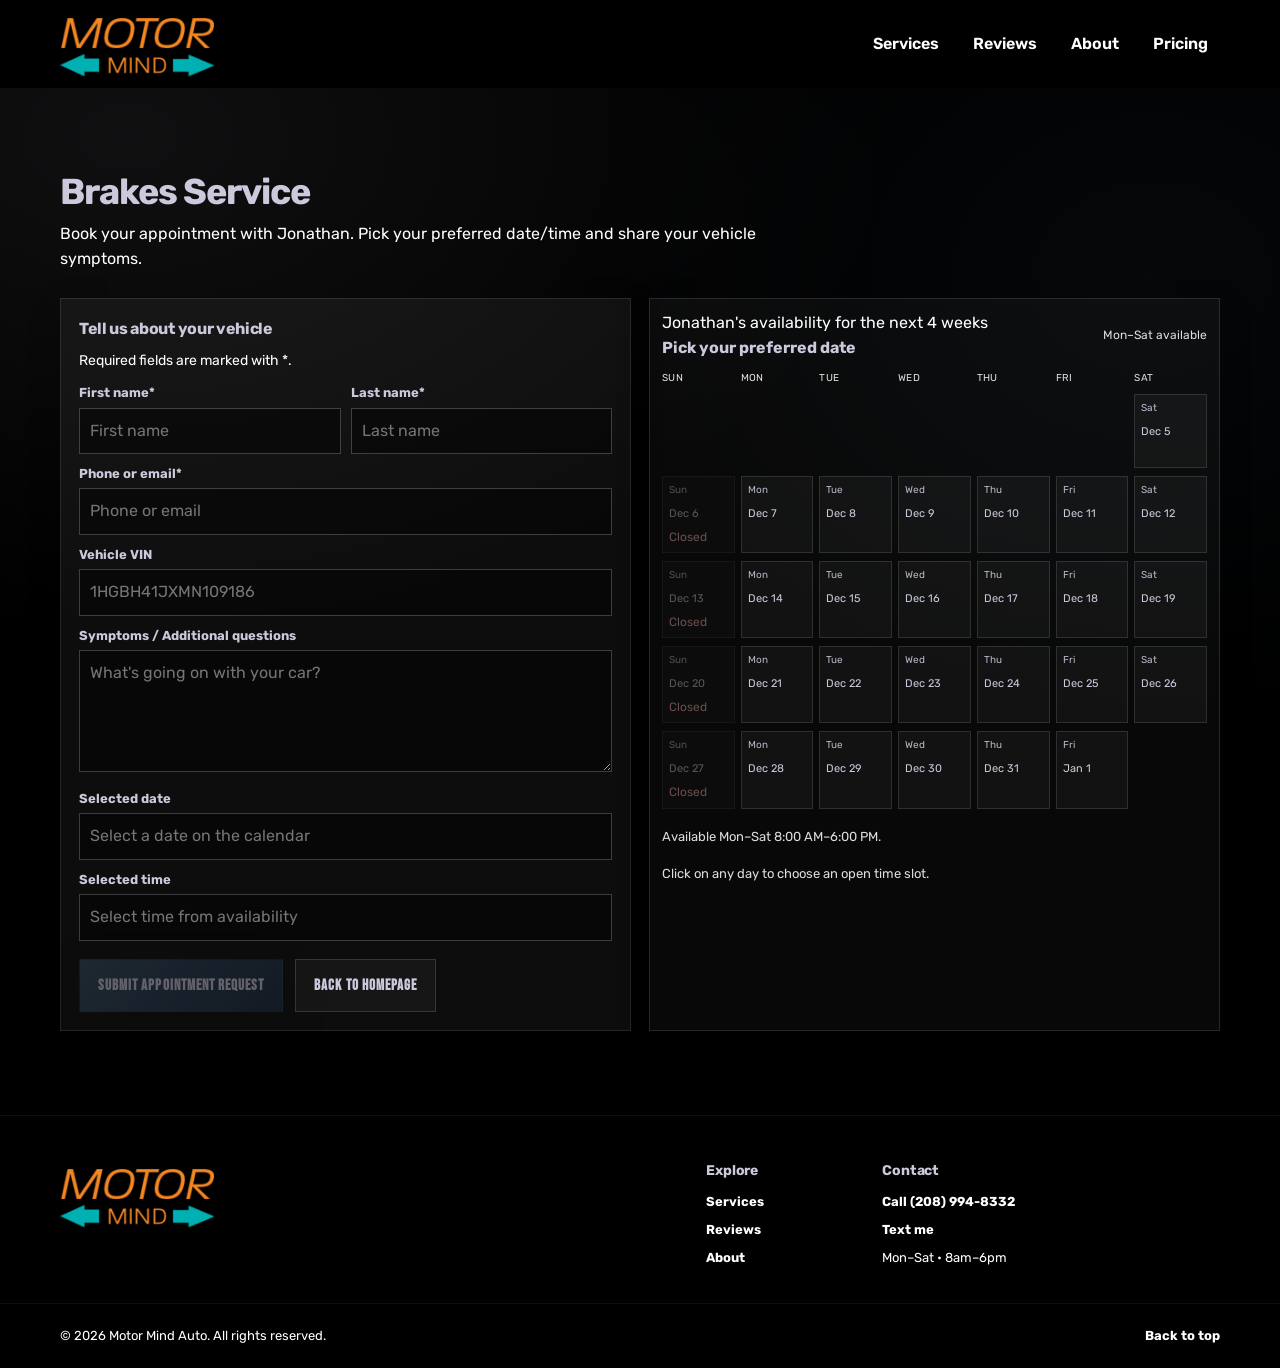
==== commit 66d65d82: "Merge remote changes" ====
--- a/pages/brakes.html
+++ b/pages/brakes.html
@@ -46,11 +46,9 @@
       .calendar { border: 1px solid rgba(255,255,255,.12); background: rgba(255,255,255,.03); border-radius: 12px; padding: 12px; }
       .calendarHeader { display: flex; justify-content: space-between; align-items: center; margin-bottom: 10px; }
       .weekGrid { display: grid; grid-template-columns: repeat(7, minmax(0,1fr)); gap: 6px; margin-bottom: 8px; }
-      .day { border-radius: 8px; border: 1px solid rgba(255,255,255,.12); background: rgba(255,255,255,.04); min-height: 74px; padding: 6px; font-size: 12px; display: grid; gap: 4px; }
-      .day { display: flex; flex-direction: column; gap: 6px; }
-      .day button { display: flex; align-items: center; justify-content: center; width: 100%; box-sizing: border-box; border: none; border-radius: 6px; background: rgba(50,74,95,.7); color: #fff; font-weight: 700; cursor: pointer; padding: 6px 8px; font-size: 11px; white-space: normal; text-align: center; line-height: 1.2; }
-      .day button:hover { background: rgba(50,74,95,.9); }
-      .day button.is-selected { background: #2ee59d; color: #06241e; }
+      .day { border-radius: 8px; border: 1px solid rgba(255,255,255,.12); background: rgba(255,255,255,.04); min-height: 74px; padding: 6px; font-size: 12px; display: flex; flex-direction: column; gap: 6px; cursor: pointer; }
+      .day:hover { background: rgba(255,255,255,.08); }
+      .day.selected { background: #2ee59d; color: #06241e; }
       .day.day-unavailable { opacity: .4; pointer-events: none; }
       .dayTitle { font-size: 10px; text-transform: uppercase; color: #ddd; letter-spacing: .03em; }
       .timesGrid { margin-top: 10px; display: grid; grid-template-columns: repeat(4, minmax(0,1fr)); gap: 6px; }
@@ -185,11 +183,11 @@
             </div>
             <div id="calendarGrid"></div>
             <div id="availabilityPanel" class="hidden">
-              <p style="margin-top:10px; margin-bottom:6px; font-size:13px; color:#ddd;">Choose a time slot (15-minute intervals) for your selected day:</p>
+              <p style="margin-top:10px; margin-bottom:6px; font-size:13px; color:#ddd;">Choose a time slot for your selected day:</p>
               <div id="timesGrid" class="timesGrid"></div>
             </div>
             <p style="font-size: 13px; color:#ddd; margin-top: 10px;">Available Mon–Sat 8:00 AM–6:00 PM.</p>
-            <p style="font-size: 13px; color:#ddd; margin-top: 4px;">Click “See availability” on each day to choose an open time slot.</p>
+            <p style="font-size: 13px; color:#ddd; margin-top: 4px;">Click on any day to choose an open time slot.</p>
           </aside>
         </div>
       </div>
@@ -328,8 +326,20 @@
       function renderTimesForDate(dateIso) {
         timesGrid.innerHTML = '';
         const slots = getTimeSlots();
+        const todayIso = formatIso(new Date());
+        let availableSlots = slots;
+        if (dateIso === todayIso) {
+          const now = new Date();
+          const currentMinutes = now.getHours() * 60 + now.getMinutes();
+          const minMinutes = currentMinutes + 30;
+          availableSlots = slots.filter(slot => {
+            const [h, m] = slot.split(':').map(Number);
+            const slotMinutes = h * 60 + m;
+            return slotMinutes >= minMinutes;
+          });
+        }
         const blocked = getBlockedTimes(dateIso);
-        slots.forEach((slot) => {
+        availableSlots.forEach((slot) => {
           const b = document.createElement('button');
           b.type = 'button';
           b.className = 'timeSlot';
@@ -397,22 +407,18 @@
             dayEl.classList.add('day-unavailable');
             dayEl.appendChild(unavailable);
           } else {
-            const btn = document.createElement('button');
-            btn.type = 'button';
-            btn.textContent = 'See availability';
-            btn.setAttribute('data-date', formatIso(date));
-            btn.addEventListener('click', () => {
+            dayEl.setAttribute('data-date', formatIso(date));
+            dayEl.addEventListener('click', () => {
               selectedDateIso = formatIso(date);
               selectedDateInput.value = formatShortDate(date);
               selectedTimeInput.value = '';
               selectedTimeDisplay.value = '';
-              document.querySelectorAll('.day button.is-selected').forEach((b) => b.classList.remove('is-selected'));
-              btn.classList.add('is-selected');
+              document.querySelectorAll('.day.selected').forEach((d) => d.classList.remove('selected'));
+              dayEl.classList.add('selected');
               renderTimesForDate(selectedDateIso);
               availabilityPanel.classList.remove('hidden');
               updateFormState();
             });
-            dayEl.appendChild(btn);
           }
 
           week.appendChild(dayEl);
